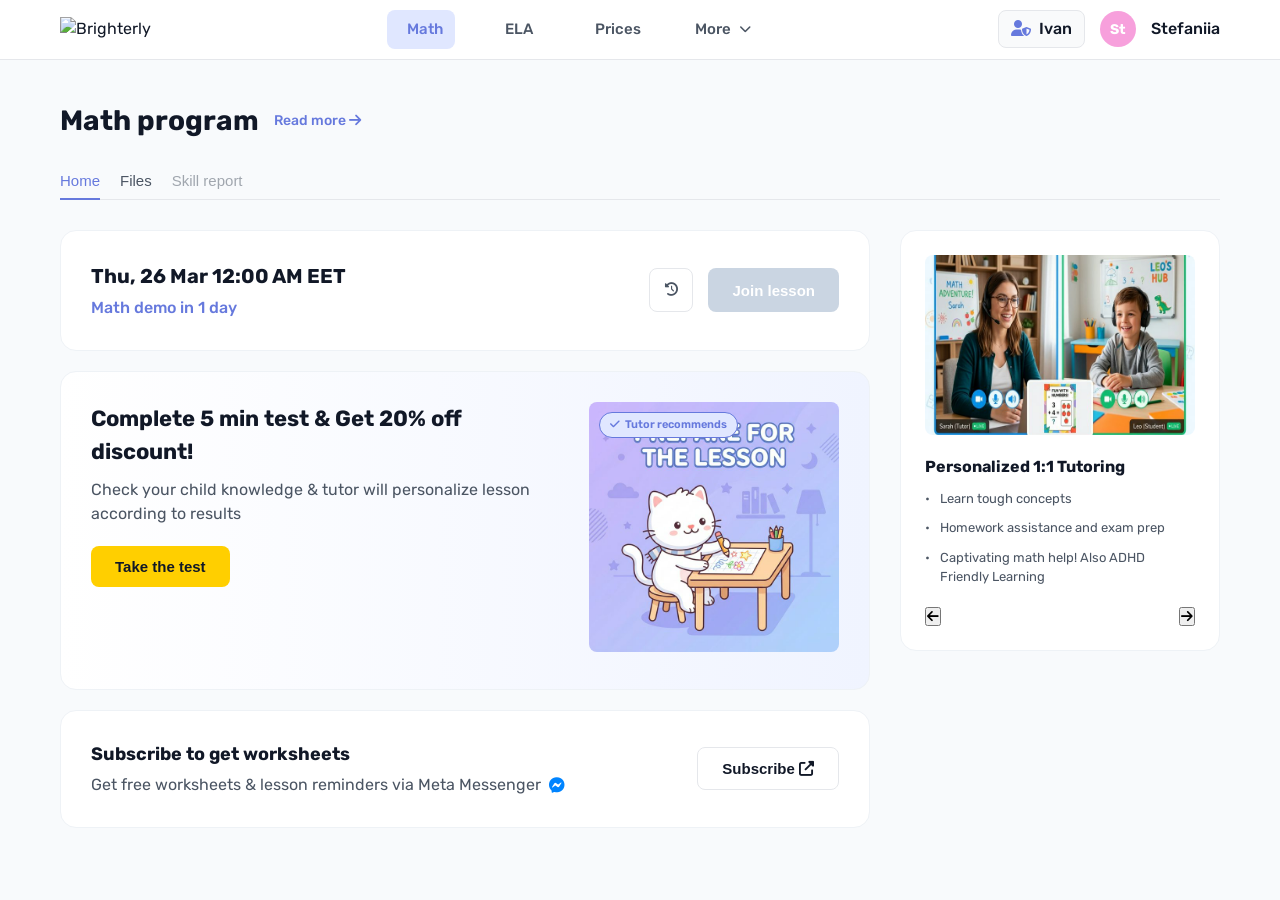
==== web clone/index.html @ a5702fe3 "Add parental access feature with 4-digit verification and hello Ivan screen" ====
<!DOCTYPE html>
<html lang="en">
<head>
    <meta charset="UTF-8">
    <meta name="viewport" content="width=device-width, initial-scale=1.0">
    <title>Brighterly - Math Program</title>
    <link rel="stylesheet" href="style.css">
    <link rel="preconnect" href="https://fonts.googleapis.com">
    <link rel="preconnect" href="https://fonts.gstatic.com" crossorigin>
    <link href="https://fonts.googleapis.com/css2?family=Rubik:wght@300;400;500;700&display=swap" rel="stylesheet">
    <!-- Font Awesome for icons -->
    <link rel="stylesheet" href="https://cdnjs.cloudflare.com/ajax/libs/font-awesome/6.4.0/css/all.min.css">
</head>
<body>
    <header class="navbar">
        <div class="container">
            <div class="logo">
                <img src="https://cs.brighterly.com/_nuxt/brighterly.CIV4ES6z.svg" alt="Brighterly">
            </div>
            <nav class="nav-links">
                <a href="#" class="nav-item active"><span class="icon math-icon"></span> Math</a>
                <a href="#" class="nav-item"><span class="icon ela-icon"></span> ELA</a>
                <a href="#" class="nav-item"><span class="icon price-icon"></span> Prices</a>
                <a href="#" class="nav-item">More <i class="fas fa-chevron-down"></i></a>
            </nav>
            <div class="user-profile">
                <div class="parent-access" id="parent-access-btn">
                    <span class="icon ivan-icon"><i class="fas fa-user-shield"></i></span>
                    <span class="username">Ivan</span>
                </div>
                <div class="avatar">St</div>
                <span class="username">Stefaniia</span>
            </div>
        </div>
    </header>

    <main class="content-wrapper">
        <div class="container">
            <div class="page-header">
                <h1>Math program <a href="#" class="read-more">Read more <i class="fas fa-arrow-right"></i></a></h1>
            </div>

            <div class="tabs">
                <button class="tab-item active">Home</button>
                <button class="tab-item">Files</button>
                <button class="tab-item disabled">Skill report</button>
            </div>

            <div class="dashboard-grid">
                <div class="main-column">
                    <!-- Lesson Card -->
                    <div class="card lesson-card">
                        <div class="card-content">
                            <h2 class="lesson-time">Thu, 26 Mar 12:00 AM EET</h2>
                            <p class="lesson-status">Math demo in 1 day</p>
                        </div>
                        <div class="card-actions">
                            <button class="icon-btn"><i class="fas fa-history"></i></button>
                            <button class="btn btn-disabled">Join lesson</button>
                        </div>
                    </div>

                    <!-- Promo Card -->
                    <div class="card promo-card">
                        <div class="promo-text">
                            <h3>Complete 5 min test & Get 20% off discount!</h3>
                            <p>Check your child knowledge & tutor will personalize lesson according to results</p>
                            <button class="btn btn-yellow">Take the test</button>
                        </div>
                        <div class="promo-illustration">
                            <span class="badge"><i class="fas fa-check"></i> Tutor recommends</span>
                            <img src="assets/promo-illustration.png" alt="Prepare for the lesson">
                        </div>
                    </div>

                    <!-- Subscription Card -->
                    <div class="card subscribe-card">
                        <div class="subscribe-text">
                            <h3>Subscribe to get worksheets</h3>
                            <p>Get free worksheets & lesson reminders via Meta Messenger <i class="fab fa-facebook-messenger"></i></p>
                        </div>
                        <div class="subscribe-action">
                            <button class="btn btn-outline">Subscribe <i class="fas fa-external-link-alt"></i></button>
                        </div>
                    </div>
                </div>

                <div class="sidebar-column">
                    <!-- Tutoring Card -->
                    <div class="card sidebar-card">
                        <div class="tutoring-media">
                            <img src="assets/tutoring-preview.png" alt="Tutoring preview">
                        </div>
                        <div class="tutoring-content">
                            <h3>Personalized 1:1 Tutoring</h3>
                            <ul>
                                <li>Learn tough concepts</li>
                                <li>Homework assistance and exam prep</li>
                                <li>Captivating math help! Also ADHD Friendly Learning</li>
                            </ul>
                        </div>
                        <div class="sidebar-nav">
                            <button class="nav-arrow"><i class="fas fa-arrow-left"></i></button>
                            <button class="nav-arrow"><i class="fas fa-arrow-right"></i></button>
                        </div>
                    </div>
                </div>
            </div>
        </div>
    </main>

    <!-- Parent Code Modal -->
    <div id="parent-modal" class="modal">
        <div class="modal-content">
            <span class="close-modal">&times;</span>
            <h3>Parental Verification</h3>
            <p>System sent 4 digit code to your phone number and you should paste it.</p>
            <div class="code-inputs">
                <input type="text" maxlength="1" class="code-box">
                <input type="text" maxlength="1" class="code-box">
                <input type="text" maxlength="1" class="code-box">
                <input type="text" maxlength="1" class="code-box">
            </div>
            <button id="verify-btn" class="btn btn-blue">Verify</button>
        </div>
    </div>

    <script src="script.js"></script>
</body>
</html>
---- web clone/style.css ----
:root {
    --primary-blue: #6679dd;
    --primary-blue-light: #e0e7ff;
    --button-yellow: #ffcf00;
    --text-dark: #111827;
    --text-gray: #4b5563;
    --bg-light: #f8fafc;
    --card-shadow: 0 4px 6px -1px rgb(0 0 0 / 0.1), 0 2px 4px -2px rgb(0 0 0 / 0.1);
    --border-radius-lg: 16px;
    --border-radius-md: 8px;
}

* {
    margin: 0;
    padding: 0;
    box-sizing: border-box;
}

body {
    font-family: 'Rubik', sans-serif;
    background-color: var(--bg-light);
    color: var(--text-dark);
    line-height: 1.5;
}

.container {
    max-width: 1200px;
    margin: 0 auto;
    padding: 0 20px;
}

/* Navbar */
.navbar {
    background-color: #fff;
    border-bottom: 1px solid #e5e7eb;
    padding: 10px 0;
    position: sticky;
    top: 0;
    z-index: 100;
}

.navbar .container {
    display: flex;
    align-items: center;
    justify-content: space-between;
}

.logo img {
    height: 32px;
}

.nav-links {
    display: flex;
    gap: 30px;
    align-items: center;
}

.nav-item {
    text-decoration: none;
    color: var(--text-gray);
    font-weight: 500;
    font-size: 15px;
    display: flex;
    align-items: center;
    gap: 8px;
    padding: 8px 12px;
    border-radius: var(--border-radius-md);
    transition: all 0.2s;
}

.nav-item.active {
    background-color: var(--primary-blue-light);
    color: var(--primary-blue);
}

.nav-item i {
    font-size: 12px;
}

.user-profile {
    display: flex;
    align-items: center;
    gap: 15px;
}

.parent-access {
    display: flex;
    align-items: center;
    gap: 8px;
    padding: 6px 12px;
    border-radius: var(--border-radius-md);
    border: 1px solid #e5e7eb;
    cursor: pointer;
    transition: all 0.2s;
    background-color: #f9fafb;
}

.parent-access:hover {
    background-color: #f3f4f6;
}

.ivan-icon {
    color: var(--primary-blue);
    font-size: 16px;
}

.avatar {
    width: 36px;
    height: 36px;
    background-color: #f7a0dc; /* Pink avatar from screen */
    color: #fff;
    border-radius: 50%;
    display: flex;
    align-items: center;
    justify-content: center;
    font-weight: bold;
    font-size: 14px;
}

.username {
    font-weight: 500;
    color: var(--text-dark);
}

/* Page Header */
.page-header {
    margin: 40px 0 20px;
}

.page-header h1 {
    font-size: 28px;
    display: flex;
    align-items: center;
    gap: 15px;
}

.read-more {
    font-size: 14px;
    color: var(--primary-blue);
    text-decoration: none;
    font-weight: 500;
}

/* Tabs */
.tabs {
    display: flex;
    gap: 20px;
    border-bottom: 1px solid #e5e7eb;
    margin-bottom: 30px;
}

.tab-item {
    border: none;
    background: none;
    padding: 10px 0;
    font-size: 15px;
    font-weight: 500;
    color: var(--text-gray);
    cursor: pointer;
    position: relative;
}

.tab-item.active {
    color: var(--primary-blue);
}

.tab-item.active::after {
    content: '';
    position: absolute;
    bottom: -1px;
    left: 0;
    width: 100%;
    height: 2px;
    background-color: var(--primary-blue);
}

.tab-item.disabled {
    opacity: 0.5;
    cursor: not-allowed;
}

/* Dashboard Grid */
.dashboard-grid {
    display: grid;
    grid-template-columns: 1fr 320px;
    gap: 30px;
}

.main-column {
    display: flex;
    flex-direction: column;
    gap: 20px;
}

/* Card Styles */
.card {
    background-color: #fff;
    border-radius: var(--border-radius-lg);
    border: 1px solid #eef2f6;
    overflow: hidden;
}

/* Lesson Card */
.lesson-card {
    display: flex;
    justify-content: space-between;
    align-items: center;
    padding: 30px;
}

.lesson-time {
    font-size: 20px;
    margin-bottom: 5px;
}

.lesson-status {
    color: var(--primary-blue);
    font-weight: 500;
}

.card-actions {
    display: flex;
    gap: 15px;
}

.btn {
    padding: 12px 24px;
    border-radius: var(--border-radius-md);
    font-weight: 600;
    cursor: pointer;
    border: none;
    font-size: 15px;
    transition: all 0.2s;
}

.btn-disabled {
    background-color: #cad5e2;
    color: #fff;
    cursor: not-allowed;
}

.btn-yellow {
    background-color: var(--button-yellow);
    color: var(--text-dark);
}

.btn-outline {
    background-color: transparent;
    border: 1px solid #e5e7eb;
    color: var(--text-dark);
}

.icon-btn {
    width: 44px;
    height: 44px;
    border-radius: var(--border-radius-md);
    border: 1px solid #e5e7eb;
    background: #fff;
    color: var(--text-gray);
    cursor: pointer;
    display: flex;
    align-items: center;
    justify-content: center;
}

/* Promo Card */
.promo-card {
    display: flex;
    padding: 30px;
    gap: 30px;
    background: linear-gradient(to right, #ffffff, #f0f4ff);
}

.promo-text {
    flex: 1;
}

.promo-text h3 {
    font-size: 22px;
    margin-bottom: 10px;
}

.promo-text p {
    color: var(--text-gray);
    margin-bottom: 20px;
}

.promo-illustration {
    position: relative;
    width: 250px;
}

.promo-illustration img {
    width: 100%;
    border-radius: var(--border-radius-md);
}

.badge {
    position: absolute;
    top: 10px;
    left: 10px;
    background-color: var(--primary-blue-light);
    color: var(--primary-blue);
    padding: 4px 10px;
    border-radius: 20px;
    font-size: 11px;
    font-weight: 600;
    display: flex;
    align-items: center;
    gap: 5px;
    border: 1px solid var(--primary-blue);
}

/* Subscribe Card */
.subscribe-card {
    padding: 30px;
    display: flex;
    justify-content: space-between;
    align-items: center;
}

.subscribe-text h3 {
    font-size: 18px;
    margin-bottom: 5px;
}

.subscribe-text p {
    color: var(--text-gray);
    display: flex;
    align-items: center;
    gap: 8px;
}

.subscribe-text .fa-facebook-messenger {
    color: #0084ff;
}

/* Sidebar Column */
.sidebar-card {
    padding: 24px;
    display: flex;
    flex-direction: column;
    gap: 20px;
}

.tutoring-media {
    border-radius: var(--border-radius-md);
    overflow: hidden;
    height: 180px;
}

.tutoring-media img {
    width: 100%;
    height: 100%;
    object-fit: cover;
}

.tutoring-content h3 {
    font-size: 16px;
    margin-bottom: 10px;
}

.tutoring-content ul {
    list-style: none;
    font-size: 13px;
    color: var(--text-gray);
    display: flex;
    flex-direction: column;
    gap: 10px;
}

.tutoring-content li {
    position: relative;
    padding-left: 15px;
}

.tutoring-content li::before {
    content: '•';
    position: absolute;
    left: 0;
    color: var(--text-gray);
}

.sidebar-nav {
    display: flex;
    justify-content: space-between;
}

/* Modal Styles */
.modal {
    display: none;
    position: fixed;
    z-index: 1000;
    left: 0;
    top: 0;
    width: 100%;
    height: 100%;
    background-color: rgba(0,0,0,0.5);
    align-items: center;
    justify-content: center;
}

.modal.active {
    display: flex;
}

.modal-content {
    background-color: #fff;
    padding: 40px;
    border-radius: var(--border-radius-lg);
    width: 400px;
    text-align: center;
    position: relative;
    box-shadow: 0 25px 50px -12px rgba(0, 0, 0, 0.25);
}

.modal-content h3 {
    font-size: 24px;
    margin-bottom: 15px;
}

.modal-content p {
    color: var(--text-gray);
    margin-bottom: 30px;
}

.close-modal {
    position: absolute;
    right: 20px;
    top: 15px;
    font-size: 24px;
    cursor: pointer;
    color: var(--text-gray);
}

.code-inputs {
    display: flex;
    gap: 15px;
    justify-content: center;
    margin-bottom: 30px;
}

.code-box {
    width: 50px;
    height: 60px;
    font-size: 24px;
    text-align: center;
    border: 2px solid #e5e7eb;
    border-radius: var(--border-radius-md);
    font-weight: bold;
    color: var(--primary-blue);
}

.code-box:focus {
    border-color: var(--primary-blue);
    outline: none;
    box-shadow: 0 0 0 3px var(--primary-blue-light);
}

.btn-blue {
    background-color: var(--primary-blue);
    color: #fff;
    width: 100%;
}

.btn-blue:hover {
    background-color: #5568cc;
}
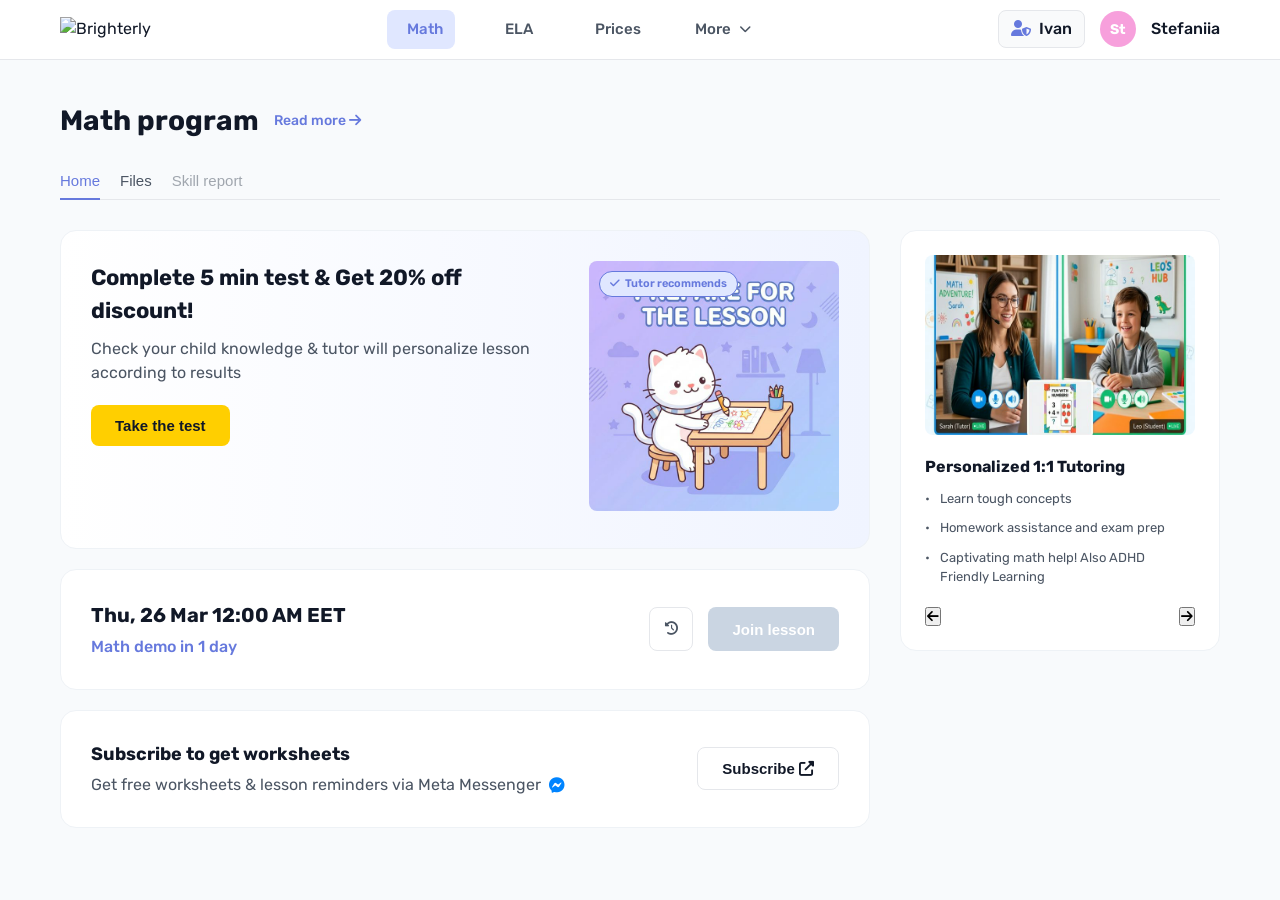
==== commit 69af09b5: "Swap order of Promo and Lesson sections on main page" ====
--- a/web clone/index.html
+++ b/web clone/index.html
@@ -48,18 +48,6 @@
 
             <div class="dashboard-grid">
                 <div class="main-column">
-                    <!-- Lesson Card -->
-                    <div class="card lesson-card">
-                        <div class="card-content">
-                            <h2 class="lesson-time">Thu, 26 Mar 12:00 AM EET</h2>
-                            <p class="lesson-status">Math demo in 1 day</p>
-                        </div>
-                        <div class="card-actions">
-                            <button class="icon-btn"><i class="fas fa-history"></i></button>
-                            <button class="btn btn-disabled">Join lesson</button>
-                        </div>
-                    </div>
-
                     <!-- Promo Card -->
                     <div class="card promo-card">
                         <div class="promo-text">
@@ -70,6 +58,18 @@
                         <div class="promo-illustration">
                             <span class="badge"><i class="fas fa-check"></i> Tutor recommends</span>
                             <img src="assets/promo-illustration.png" alt="Prepare for the lesson">
+                        </div>
+                    </div>
+
+                    <!-- Lesson Card -->
+                    <div class="card lesson-card">
+                        <div class="card-content">
+                            <h2 class="lesson-time">Thu, 26 Mar 12:00 AM EET</h2>
+                            <p class="lesson-status">Math demo in 1 day</p>
+                        </div>
+                        <div class="card-actions">
+                            <button class="icon-btn"><i class="fas fa-history"></i></button>
+                            <button class="btn btn-disabled">Join lesson</button>
                         </div>
                     </div>
 
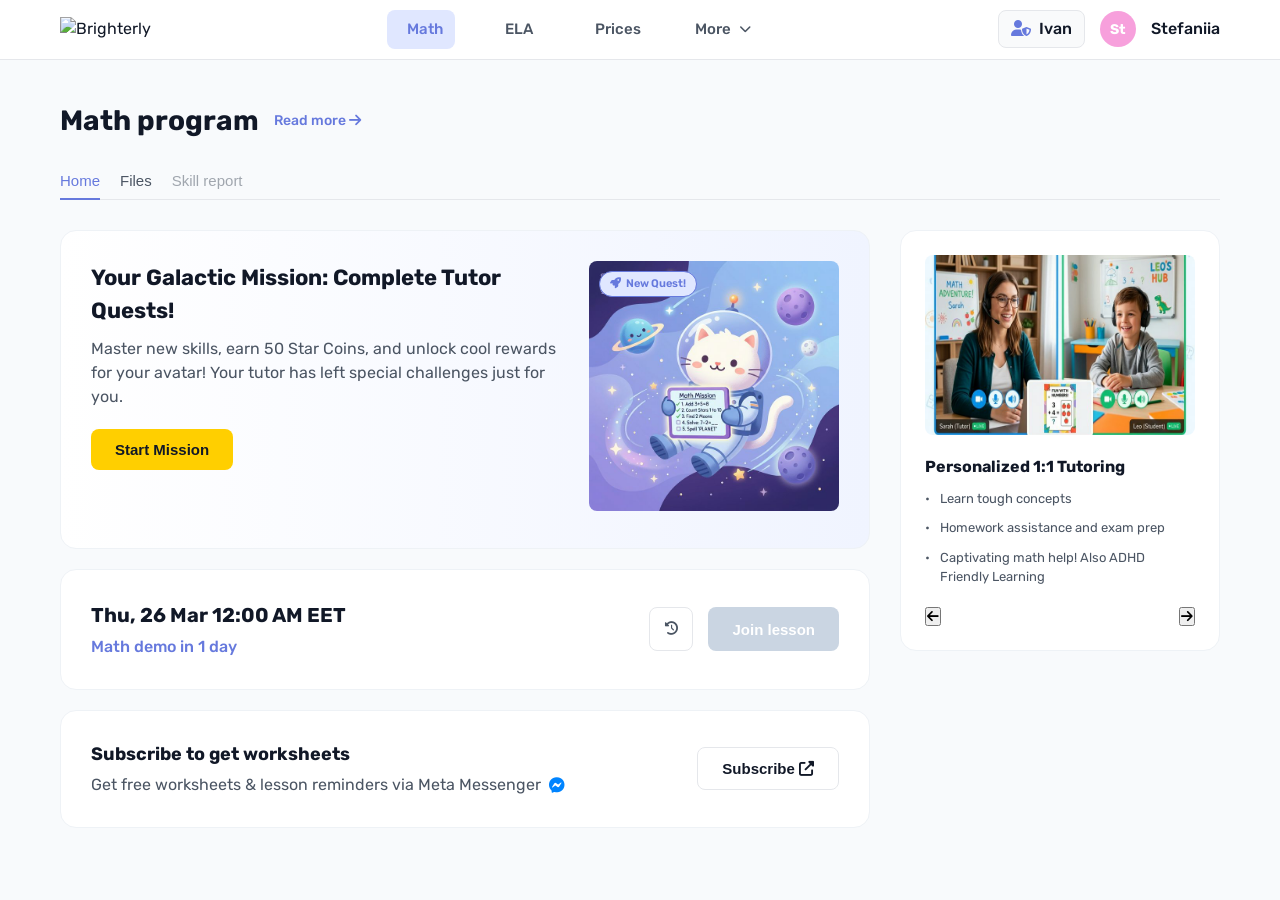
==== commit ee210c52: "Update Promo section with gamified Space Adventure theme and new illustration" ====
--- a/web clone/index.html
+++ b/web clone/index.html
@@ -51,13 +51,13 @@
                     <!-- Promo Card -->
                     <div class="card promo-card">
                         <div class="promo-text">
-                            <h3>Complete 5 min test & Get 20% off discount!</h3>
-                            <p>Check your child knowledge & tutor will personalize lesson according to results</p>
-                            <button class="btn btn-yellow">Take the test</button>
+                            <h3>Your Galactic Mission: Complete Tutor Quests!</h3>
+                            <p>Master new skills, earn 50 Star Coins, and unlock cool rewards for your avatar! Your tutor has left special challenges just for you.</p>
+                            <button class="btn btn-yellow">Start Mission</button>
                         </div>
                         <div class="promo-illustration">
-                            <span class="badge"><i class="fas fa-check"></i> Tutor recommends</span>
-                            <img src="assets/promo-illustration.png" alt="Prepare for the lesson">
+                            <span class="badge"><i class="fas fa-rocket"></i> New Quest!</span>
+                            <img src="assets/promo-illustration.png" alt="Space Mission Quest">
                         </div>
                     </div>
 
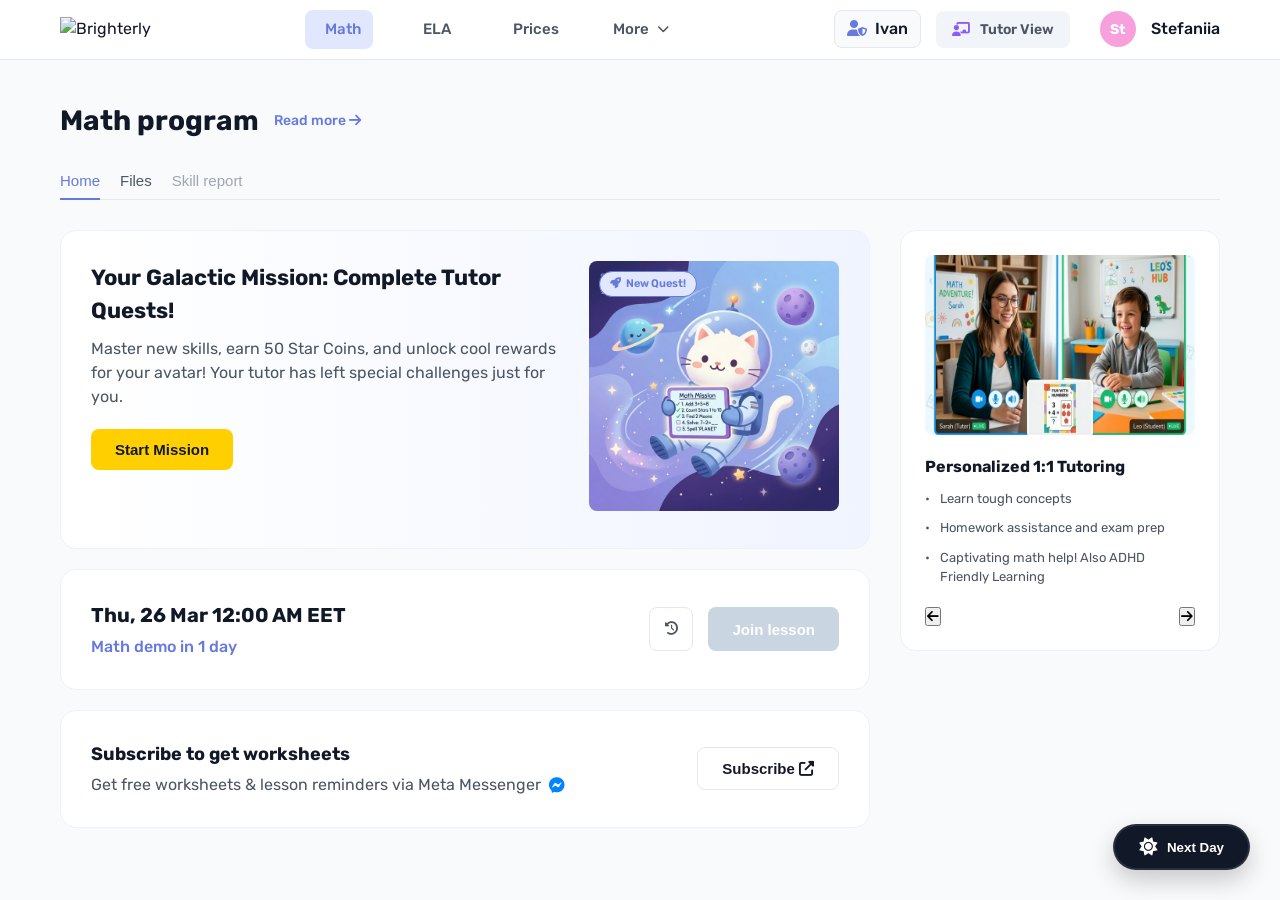
==== commit 4be8801f: "Implement floating Next Day button and professional Tutor View portal" ====
--- a/web clone/index.html
+++ b/web clone/index.html
@@ -18,8 +18,8 @@
                 <img src="https://cs.brighterly.com/_nuxt/brighterly.CIV4ES6z.svg" alt="Brighterly">
             </div>
             <nav class="nav-links">
-                <a href="#" class="nav-item active"><span class="icon math-icon"></span> Math</a>
-                <a href="#" class="nav-item"><span class="icon ela-icon"></span> ELA</a>
+                <a href="#" class="nav-item active" id="nav-math"><span class="icon math-icon"></span> Math</a>
+                <a href="#" class="nav-item" id="nav-ela"><span class="icon ela-icon"></span> ELA</a>
                 <a href="#" class="nav-item"><span class="icon price-icon"></span> Prices</a>
                 <a href="#" class="nav-item">More <i class="fas fa-chevron-down"></i></a>
             </nav>
@@ -27,6 +27,10 @@
                 <div class="parent-access" id="parent-access-btn">
                     <span class="icon ivan-icon"><i class="fas fa-user-shield"></i></span>
                     <span class="username">Ivan</span>
+                </div>
+                <div class="tutor-access" onclick="window.location.href='tutor.html'">
+                    <i class="fas fa-chalkboard-teacher"></i>
+                    <span>Tutor View</span>
                 </div>
                 <div class="avatar">St</div>
                 <span class="username">Stefaniia</span>
@@ -37,7 +41,7 @@
     <main class="content-wrapper">
         <div class="container">
             <div class="page-header">
-                <h1>Math program <a href="#" class="read-more">Read more <i class="fas fa-arrow-right"></i></a></h1>
+                <h1 id="program-title">Math program <a href="#" class="read-more">Read more <i class="fas fa-arrow-right"></i></a></h1>
             </div>
 
             <div class="tabs">
@@ -51,13 +55,13 @@
                     <!-- Promo Card -->
                     <div class="card promo-card">
                         <div class="promo-text">
-                            <h3>Your Galactic Mission: Complete Tutor Quests!</h3>
-                            <p>Master new skills, earn 50 Star Coins, and unlock cool rewards for your avatar! Your tutor has left special challenges just for you.</p>
-                            <button class="btn btn-yellow">Start Mission</button>
+                            <h3 id="promo-title">Your Galactic Mission: Complete Tutor Quests!</h3>
+                            <p id="promo-desc">Master new skills, earn 50 Star Coins, and unlock cool rewards for your avatar! Your tutor has left special challenges just for you.</p>
+                            <button id="promo-btn" class="btn btn-yellow">Start Mission</button>
                         </div>
-                        <div class="promo-illustration">
-                            <span class="badge"><i class="fas fa-rocket"></i> New Quest!</span>
-                            <img src="assets/promo-illustration.png" alt="Space Mission Quest">
+                        <div class="promo-illustration" id="promo-img-container">
+                            <span class="badge" id="promo-badge"><i class="fas fa-rocket"></i> New Quest!</span>
+                            <img id="promo-img" src="assets/promo-illustration.png" alt="Space Mission Quest">
                         </div>
                     </div>
 
@@ -125,6 +129,10 @@
         </div>
     </div>
 
+    <button class="next-day-float" onclick="alert('Mock: Advancing to next day... Daily tasks refreshed!')">
+        <i class="fas fa-sun"></i> Next Day
+    </button>
+
     <script src="script.js"></script>
 </body>
 </html>
--- a/web clone/style.css
+++ b/web clone/style.css
@@ -466,3 +466,764 @@
 .btn-blue:hover {
     background-color: #5568cc;
 }
+
+/* ELA Subject Theme */
+body.subject-ela .nav-item.active {
+    color: #4CAF50;
+    border-bottom: 3px solid #4CAF50;
+}
+
+body.subject-ela .nav-item.active .icon.ela-icon {
+    filter: none; /* Keep original color */
+}
+
+body.subject-ela #program-title {
+    color: #2E7D32;
+}
+
+body.subject-ela .promo-card {
+    background: linear-gradient(135deg, #e8f5e9 0%, #c8e6c9 100%);
+    border: 1px solid #a5d6a7;
+}
+
+body.subject-ela .promo-card #promo-badge {
+    background-color: #4CAF50;
+}
+
+body.subject-ela .btn-yellow {
+    background-color: #FF9800; /* Tropical Orange */
+    box-shadow: 0 4px 0 #E65100;
+}
+
+body.subject-ela .btn-yellow:hover {
+    background-color: #FB8C00;
+}
+
+/* Mission Page Specific Styles */
+.mission-container {
+    padding: 20px 0;
+    display: flex;
+    flex-direction: column;
+    gap: 30px;
+}
+
+.mission-header h1 {
+    font-size: 32px;
+    margin-bottom: 5px;
+}
+
+.mission-header p {
+    color: var(--text-gray);
+    font-size: 18px;
+}
+
+/* Streak Section */
+.streak-card {
+    background: #fff;
+    padding: 24px;
+    border-radius: var(--border-radius-lg);
+    box-shadow: var(--card-shadow);
+    display: flex;
+    align-items: center;
+    justify-content: space-between;
+}
+
+.streak-info {
+    display: flex;
+    align-items: center;
+    gap: 15px;
+}
+
+.streak-icon {
+    font-size: 32px;
+    color: #ff4500;
+}
+
+.streak-days {
+    display: flex;
+    gap: 10px;
+}
+
+.day-circle {
+    width: 36px;
+    height: 36px;
+    border-radius: 50%;
+    border: 2px solid #e5e7eb;
+    display: flex;
+    align-items: center;
+    justify-content: center;
+    font-size: 14px;
+    font-weight: 500;
+    color: var(--text-gray);
+}
+
+.day-circle.active {
+    background-color: #ff4500;
+    border-color: #ff4500;
+    color: #fff;
+}
+
+.day-circle.today {
+    border-color: #ff4500;
+    color: #ff4500;
+}
+
+/* Stats Tiles */
+.stats-grid {
+    display: grid;
+    grid-template-columns: repeat(3, 1fr);
+    gap: 20px;
+}
+
+.stat-tile {
+    background: #fff;
+    padding: 24px;
+    border-radius: var(--border-radius-lg);
+    box-shadow: var(--card-shadow);
+    text-align: center;
+}
+
+.stat-tile i {
+    font-size: 24px;
+    margin-bottom: 10px;
+    display: block;
+}
+
+.stat-value {
+    font-size: 24px;
+    font-weight: 700;
+    display: block;
+}
+
+.stat-label {
+    color: var(--text-gray);
+    font-size: 14px;
+}
+
+.xp-icon { color: #facc15; }
+.level-icon { color: #8b5cf6; }
+.tasks-icon { color: #3b82f6; }
+
+/* Progress Card */
+.progress-card {
+    background: #fff;
+    padding: 24px;
+    border-radius: var(--border-radius-lg);
+    box-shadow: var(--card-shadow);
+}
+
+.progress-header {
+    display: flex;
+    justify-content: space-between;
+    align-items: center;
+    margin-bottom: 20px;
+}
+
+.progress-bar-container {
+    height: 12px;
+    background-color: #e5e7eb;
+    border-radius: 6px;
+    overflow: hidden;
+    margin-bottom: 20px;
+}
+
+.progress-fill {
+    height: 100%;
+    background-color: var(--primary-blue);
+    transition: width 0.5s ease;
+}
+
+body.subject-ela .progress-fill {
+    background-color: #4CAF50;
+}
+
+.reward-badge {
+    display: inline-flex;
+    align-items: center;
+    gap: 6px;
+    background: #fff7ed;
+    color: #ea580c;
+    padding: 6px 12px;
+    border-radius: 20px;
+    font-size: 14px;
+    font-weight: 500;
+}
+
+/* Badges Section */
+.badges-section {
+    background: #fff;
+    padding: 24px;
+    border-radius: var(--border-radius-lg);
+    box-shadow: var(--card-shadow);
+}
+
+.badges-grid {
+    display: flex;
+    flex-wrap: wrap;
+    gap: 20px;
+    margin-top: 20px;
+}
+
+.badge-item {
+    width: 80px;
+    text-align: center;
+}
+
+.badge-icon {
+    width: 64px;
+    height: 64px;
+    border-radius: 50%;
+    background: #f3f4f6;
+    display: flex;
+    align-items: center;
+    justify-content: center;
+    margin: 0 auto 8px;
+    font-size: 24px;
+}
+
+.badge-item.active .badge-icon {
+    background: #ffcf00;
+    color: #92400e;
+}
+
+.badge-item.inactive {
+    opacity: 0.4;
+    filter: grayscale(1);
+}
+
+.badge-name {
+    font-size: 12px;
+    color: var(--text-gray);
+}
+
+/* Task List Styles */
+.task-list-card {
+    background: #fff;
+    padding: 24px;
+    border-radius: var(--border-radius-lg);
+    box-shadow: var(--card-shadow);
+}
+
+.task-item {
+    display: flex;
+    align-items: center;
+    justify-content: space-between;
+    padding: 15px;
+    border-bottom: 1px solid #f3f4f6;
+    transition: background 0.2s;
+}
+
+.task-item:last-child {
+    border-bottom: none;
+}
+
+.task-item:hover {
+    background: #f9fafb;
+}
+
+.task-item.completed {
+    opacity: 0.6;
+}
+
+.task-main {
+    display: flex;
+    align-items: center;
+    gap: 15px;
+}
+
+.task-check {
+    width: 24px;
+    height: 24px;
+    border-radius: 50%;
+    border: 2px solid #e5e7eb;
+    display: flex;
+    align-items: center;
+    justify-content: center;
+    color: transparent;
+}
+
+.completed .task-check {
+    background: #4CAF50;
+    border-color: #4CAF50;
+    color: #fff;
+}
+
+.task-info h4 {
+    font-size: 16px;
+    margin-bottom: 2px;
+}
+
+.task-info p {
+    font-size: 12px;
+    color: var(--text-gray);
+}
+
+.task-xp {
+    background: #fef3c7;
+    color: #92400e;
+    padding: 2px 8px;
+    border-radius: 10px;
+    font-size: 11px;
+    font-weight: 700;
+}
+
+.task-tag {
+    font-size: 10px;
+    text-transform: uppercase;
+    font-weight: 700;
+    padding: 2px 6px;
+    border-radius: 4px;
+    margin-right: 8px;
+}
+
+.tag-math { background: #e0e7ff; color: #4338ca; }
+.tag-ela { background: #e8f5e9; color: #166534; }
+
+/* Challenge Screen Styles */
+.challenge-card {
+    background: #fff;
+    padding: 40px;
+    border-radius: var(--border-radius-lg);
+    box-shadow: var(--card-shadow);
+    max-width: 700px;
+    margin: 40px auto;
+}
+
+.question-label {
+    color: var(--primary-blue);
+    font-weight: 700;
+    font-size: 14px;
+    text-transform: uppercase;
+    margin-bottom: 10px;
+    display: block;
+}
+
+.question-text {
+    font-size: 24px;
+    font-weight: 500;
+    margin-bottom: 30px;
+}
+
+.options-grid {
+    display: grid;
+    grid-template-columns: repeat(2, 1fr);
+    gap: 15px;
+    margin-bottom: 30px;
+}
+
+.option-btn {
+    background: #fff;
+    border: 2px solid #e5e7eb;
+    padding: 20px;
+    border-radius: var(--border-radius-md);
+    font-size: 18px;
+    font-weight: 500;
+    cursor: pointer;
+    transition: all 0.2s;
+    text-align: center;
+}
+
+.option-btn:hover {
+    border-color: var(--primary-blue);
+    background: #f0f9ff;
+}
+
+.option-btn.correct {
+    background: #e8f5e9;
+    border-color: #4CAF50;
+    color: #1b5e20;
+}
+
+.option-btn.wrong {
+    background: #fee2e2;
+    border-color: #ef4444;
+    color: #991b1b;
+}
+
+.feedback-container {
+    padding: 15px;
+    border-radius: var(--border-radius-md);
+    margin-bottom: 20px;
+    font-weight: 500;
+    display: none;
+}
+
+.feedback-container.correct {
+    background: #f0fdf4;
+    color: #166534;
+    display: block;
+}
+
+.feedback-container.wrong {
+    background: #fef2f2;
+    color: #991b1b;
+    display: block;
+}
+
+.challenge-actions {
+    display: flex;
+    justify-content: flex-end;
+}
+
+#next-question-btn {
+    display: none;
+}
+
+/* Result Card Styles */
+.result-card {
+    display: none;
+    text-align: center;
+    padding: 40px;
+}
+
+.score-display {
+    font-size: 48px;
+    font-weight: 700;
+    color: var(--primary-blue);
+    margin: 20px 0;
+}
+
+.result-icon {
+    font-size: 64px;
+    margin-bottom: 20px;
+}
+
+.congrats-text {
+    font-size: 24px;
+    font-weight: 500;
+    margin-bottom: 30px;
+    color: #1b5e20;
+}
+
+.encourage-text {
+    font-size: 24px;
+    font-weight: 500;
+    margin-bottom: 30px;
+    color: #991b1b;
+}
+
+/* Parent Dashboard Styles */
+.parent-dashboard {
+    background: #fdfdfd;
+}
+
+.parent-header {
+    background: #fff;
+    padding: 20px 0;
+    border-bottom: 1px solid #eee;
+    margin-bottom: 30px;
+}
+
+.parent-link {
+    color: var(--primary-blue);
+    text-decoration: none;
+    font-weight: 500;
+    display: flex;
+    align-items: center;
+    gap: 8px;
+}
+
+.profile-card {
+    background: #fff;
+    border-radius: var(--border-radius-lg);
+    padding: 30px;
+    box-shadow: 0 4px 15px rgba(0,0,0,0.05);
+    display: flex;
+    justify-content: space-between;
+    align-items: center;
+    margin-bottom: 40px;
+}
+
+.profile-info {
+    display: flex;
+    align-items: center;
+    gap: 20px;
+}
+
+.profile-avatar {
+    width: 60px;
+    height: 60px;
+    background: #eff6ff;
+    color: var(--primary-blue);
+    display: flex;
+    align-items: center;
+    justify-content: center;
+    border-radius: 50%;
+    font-weight: 700;
+    font-size: 20px;
+}
+
+.mastery-grid {
+    display: grid;
+    grid-template-columns: repeat(2, 1fr);
+    gap: 25px;
+    margin-bottom: 40px;
+}
+
+.mastery-card {
+    background: #fff;
+    border-radius: var(--border-radius-lg);
+    border: 1px solid #edf2f7;
+    padding: 25px;
+}
+
+.mastery-header {
+    display: flex;
+    align-items: center;
+    gap: 10px;
+    margin-bottom: 25px;
+    font-weight: 600;
+}
+
+.circular-progress-box {
+    display: flex;
+    align-items: center;
+    gap: 30px;
+    margin-bottom: 30px;
+}
+
+.progress-circle {
+    width: 100px;
+    height: 100px;
+    position: relative;
+    border-radius: 50%;
+    display: flex;
+    align-items: center;
+    justify-content: center;
+}
+
+.progress-circle.math { background: conic-gradient(var(--accent-green) 72%, #f1f5f9 0); }
+.progress-circle.ela { background: conic-gradient(var(--primary-blue) 79%, #f1f5f9 0); }
+
+.progress-circle-inner {
+    width: 80px;
+    height: 80px;
+    background: #fff;
+    border-radius: 50%;
+    display: flex;
+    align-items: center;
+    justify-content: center;
+    font-size: 24px;
+    font-weight: 700;
+}
+
+.sub-skill-item {
+    margin-bottom: 15px;
+}
+
+.skill-label {
+    display: flex;
+    justify-content: space-between;
+    margin-bottom: 5px;
+    font-size: 14px;
+    font-weight: 500;
+}
+
+.skill-bar-bg {
+    height: 8px;
+    background: #f1f5f9;
+    border-radius: 4px;
+    overflow: hidden;
+}
+
+.skill-bar-fill {
+    height: 100%;
+    border-radius: 4px;
+}
+
+.timeline {
+    position: relative;
+    padding-left: 30px;
+}
+
+.timeline::before {
+    content: '';
+    position: absolute;
+    left: 10px;
+    top: 5px;
+    bottom: 5px;
+    width: 2px;
+    background: #e2e8f0;
+}
+
+.timeline-item {
+    position: relative;
+    margin-bottom: 30px;
+}
+
+.timeline-dot {
+    position: absolute;
+    left: -24px;
+    top: 5px;
+    width: 10px;
+    height: 10px;
+    border-radius: 50%;
+    background: var(--primary-blue);
+    border: 2px solid #fff;
+    box-shadow: 0 0 0 2px #eff6ff;
+}
+
+.insight-card {
+    padding: 25px;
+    border-radius: var(--border-radius-lg);
+    border-left: 4px solid transparent;
+    margin-bottom: 20px;
+}
+
+.insight-excelling {
+    background: #f0fdf4;
+    border-left-color: var(--accent-green);
+}
+
+.insight-focus {
+    background: #fff9eb;
+    border-left-color: var(--primary-yellow);
+}
+
+.convo-grid {
+    display: grid;
+    grid-template-columns: repeat(3, 1fr);
+    gap: 20px;
+    margin-top: 20px;
+}
+
+.convo-card {
+    background: #fff;
+    padding: 20px;
+    border-radius: var(--border-radius-md);
+    border: 1px solid #edf2f7;
+    transition: transform 0.2s;
+}
+
+.convo-card:hover {
+    transform: translateY(-5px);
+    box-shadow: 0 10px 15px rgba(0,0,0,0.05);
+}
+
+.tag-pill {
+    padding: 4px 10px;
+    border-radius: 20px;
+    font-size: 11px;
+    font-weight: 600;
+    display: inline-block;
+}
+
+.tag-motivation { background: #eff6ff; color: var(--primary-blue); }
+.tag-achievement { background: #f0fdf4; color: var(--accent-green); }
+.tag-concept { background: #fff7ed; color: #c2410c; }
+.tag-reading { background: #f5f3ff; color: #7c3aed; }
+
+/* Floating Next Day Button */
+.next-day-float {
+    position: fixed;
+    bottom: 30px;
+    right: 30px;
+    background: var(--text-dark);
+    color: #fff;
+    padding: 12px 24px;
+    border-radius: 30px;
+    font-weight: 700;
+    box-shadow: 0 10px 25px rgba(0,0,0,0.2);
+    cursor: pointer;
+    z-index: 1000;
+    transition: all 0.2s cubic-bezier(0.175, 0.885, 0.32, 1.275);
+    display: flex;
+    align-items: center;
+    gap: 10px;
+    border: 2px solid rgba(255,255,255,0.1);
+}
+
+.next-day-float:hover {
+    transform: scale(1.05) translateY(-5px);
+    background: #000;
+    box-shadow: 0 15px 35px rgba(0,0,0,0.3);
+}
+
+.next-day-float i {
+    font-size: 18px;
+    color: var(--primary-yellow);
+}
+
+/* Tutor View Button in Header */
+.tutor-access {
+    display: flex;
+    align-items: center;
+    gap: 10px;
+    background: #f1f5f9;
+    padding: 8px 16px;
+    border-radius: var(--border-radius-md);
+    cursor: pointer;
+    transition: all 0.2s;
+    font-size: 14px;
+    font-weight: 600;
+    color: var(--text-gray);
+    margin-right: 15px;
+}
+
+.tutor-access:hover {
+    background: #e2e8f0;
+    color: var(--text-dark);
+}
+
+.tutor-access i {
+    color: #8b5cf6;
+}
+
+/* Tutor Dashboard Styles */
+.tutor-dashboard {
+    background: #f8fafc;
+}
+
+.tutor-header {
+    background: #fff;
+    border-bottom: 1px solid #e2e8f0;
+    padding: 20px 0;
+}
+
+.tutor-tab-content {
+    animation: fadeIn 0.3s ease-out;
+}
+
+@keyframes fadeIn {
+    from { opacity: 0; transform: translateY(10px); }
+    to { opacity: 1; transform: translateY(0); }
+}
+
+.bad-performance-card {
+    background: #fef2f2;
+    border: 1px solid #fee2e2;
+    padding: 20px;
+    border-radius: var(--border-radius-md);
+    margin-bottom: 20px;
+}
+
+.bad-performance-card h4 {
+    color: #991b1b;
+    margin-top: 0;
+}
+
+.reexplain-item {
+    display: flex;
+    justify-content: space-between;
+    align-items: center;
+    background: #fff;
+    padding: 15px;
+    border-radius: 8px;
+    margin-top: 10px;
+    border: 1px solid #fee2e2;
+}
+
+.review-task-card {
+    background: #fff;
+    padding: 20px;
+    border-radius: var(--border-radius-md);
+    border: 1px solid #e2e8f0;
+    margin-bottom: 15px;
+    display: flex;
+    justify-content: space-between;
+    align-items: center;
+}
+
+.review-task-card.confirmed {
+    border-left: 4px solid var(--accent-green);
+}
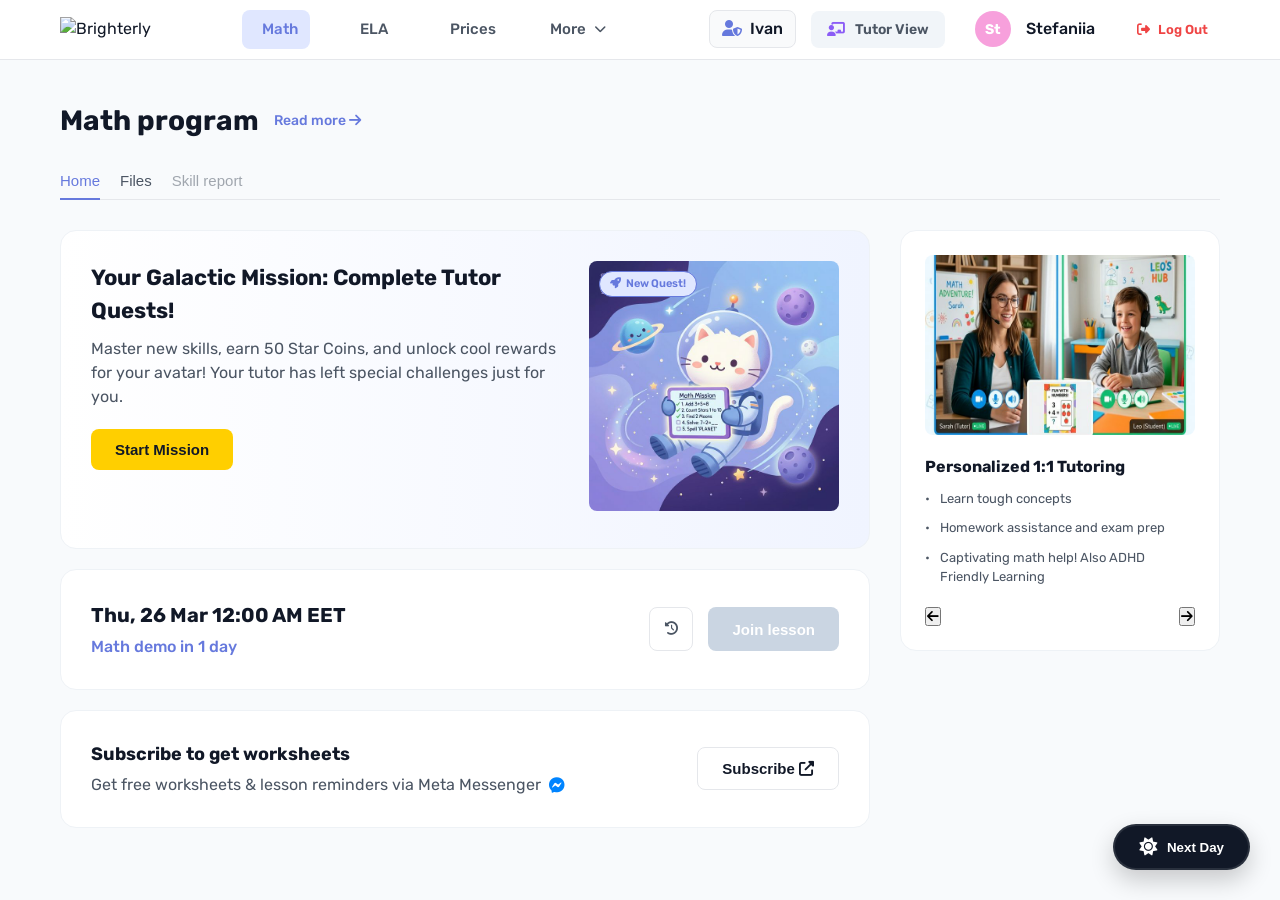
==== commit 3298d8da: "Add demo login portal and global logout functionality" ====
--- a/web clone/index.html
+++ b/web clone/index.html
@@ -33,7 +33,11 @@
                     <span>Tutor View</span>
                 </div>
                 <div class="avatar">St</div>
-                <span class="username">Stefaniia</span>
+                <span class="username" style="margin-right: 15px;">Stefaniia</span>
+                <div class="logout-action" onclick="window.location.href='login.html'">
+                    <i class="fas fa-sign-out-alt"></i>
+                    <span>Log Out</span>
+                </div>
             </div>
         </div>
     </header>
--- a/web clone/style.css
+++ b/web clone/style.css
@@ -1227,3 +1227,20 @@
 .review-task-card.confirmed {
     border-left: 4px solid var(--accent-green);
 }
+
+.logout-action {
+    display: flex;
+    align-items: center;
+    gap: 8px;
+    color: #ef4444;
+    font-size: 13px;
+    font-weight: 600;
+    cursor: pointer;
+    padding: 8px 12px;
+    border-radius: 8px;
+    transition: background 0.2s;
+}
+
+.logout-action:hover {
+    background: #fef2f2;
+}
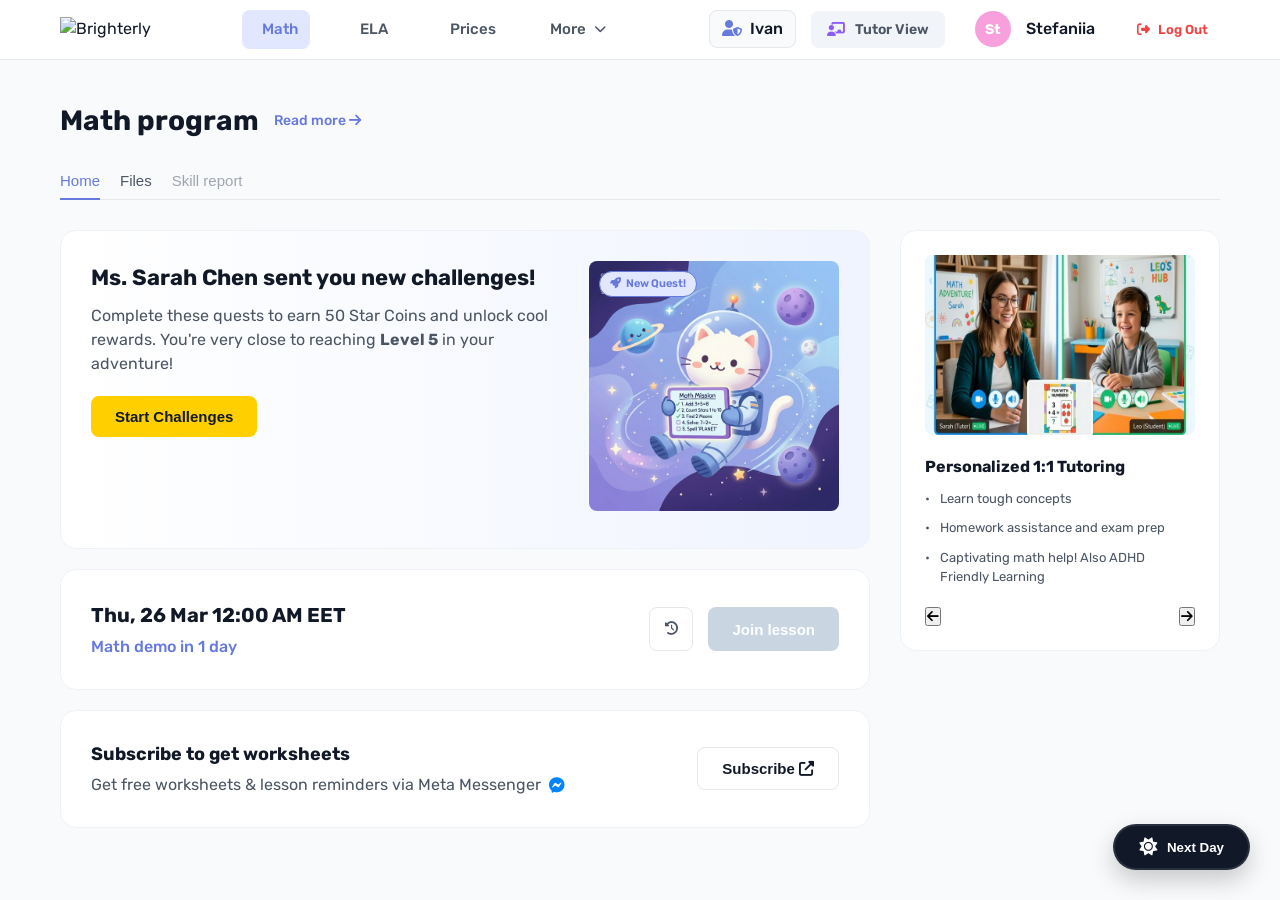
==== commit 6c4c8379: "Personalize student dashboard CTA with teacher name and level milestone" ====
--- a/web clone/index.html
+++ b/web clone/index.html
@@ -59,9 +59,9 @@
                     <!-- Promo Card -->
                     <div class="card promo-card">
                         <div class="promo-text">
-                            <h3 id="promo-title">Your Galactic Mission: Complete Tutor Quests!</h3>
-                            <p id="promo-desc">Master new skills, earn 50 Star Coins, and unlock cool rewards for your avatar! Your tutor has left special challenges just for you.</p>
-                            <button id="promo-btn" class="btn btn-yellow">Start Mission</button>
+                            <h3 id="promo-title">Ms. Sarah Chen sent you new challenges!</h3>
+                            <p id="promo-desc">Complete these quests to earn 50 Star Coins and unlock cool rewards. You're very close to reaching <strong>Level 5</strong> in your adventure!</p>
+                            <button id="promo-btn" class="btn btn-yellow" onclick="window.location.href='mission.html'">Start Challenges</button>
                         </div>
                         <div class="promo-illustration" id="promo-img-container">
                             <span class="badge" id="promo-badge"><i class="fas fa-rocket"></i> New Quest!</span>
--- a/web clone/style.css
+++ b/web clone/style.css
@@ -1244,3 +1244,67 @@
 .logout-action:hover {
     background: #fef2f2;
 }
+
+/* Notification Settings Table */
+.settings-table {
+    width: 100%;
+    border-collapse: collapse;
+    margin-top: 20px;
+}
+
+.settings-table th {
+    text-align: left;
+    padding: 15px;
+    border-bottom: 2px solid #f1f5f9;
+    color: var(--text-gray);
+    font-size: 14px;
+    font-weight: 600;
+}
+
+.settings-table td {
+    padding: 15px;
+    border-bottom: 1px solid #f1f5f9;
+    vertical-align: middle;
+}
+
+.settings-table tr:last-child td {
+    border-bottom: none;
+}
+
+.event-name {
+    font-weight: 500;
+    color: var(--text-dark);
+}
+
+.event-desc {
+    font-size: 12px;
+    color: var(--text-gray);
+    display: block;
+    margin-top: 2px;
+}
+
+.channel-check {
+    width: 20px;
+    height: 20px;
+    accent-color: var(--primary-blue);
+    cursor: pointer;
+}
+
+.settings-header {
+    display: flex;
+    justify-content: space-between;
+    align-items: center;
+    margin-bottom: 25px;
+}
+
+.channel-icon {
+    display: inline-flex;
+    align-items: center;
+    gap: 8px;
+    font-size: 14px;
+    font-weight: 600;
+}
+
+.icon-email { color: #3b82f6; }
+.icon-sms { color: #10b981; }
+.icon-whatsapp { color: #25d366; }
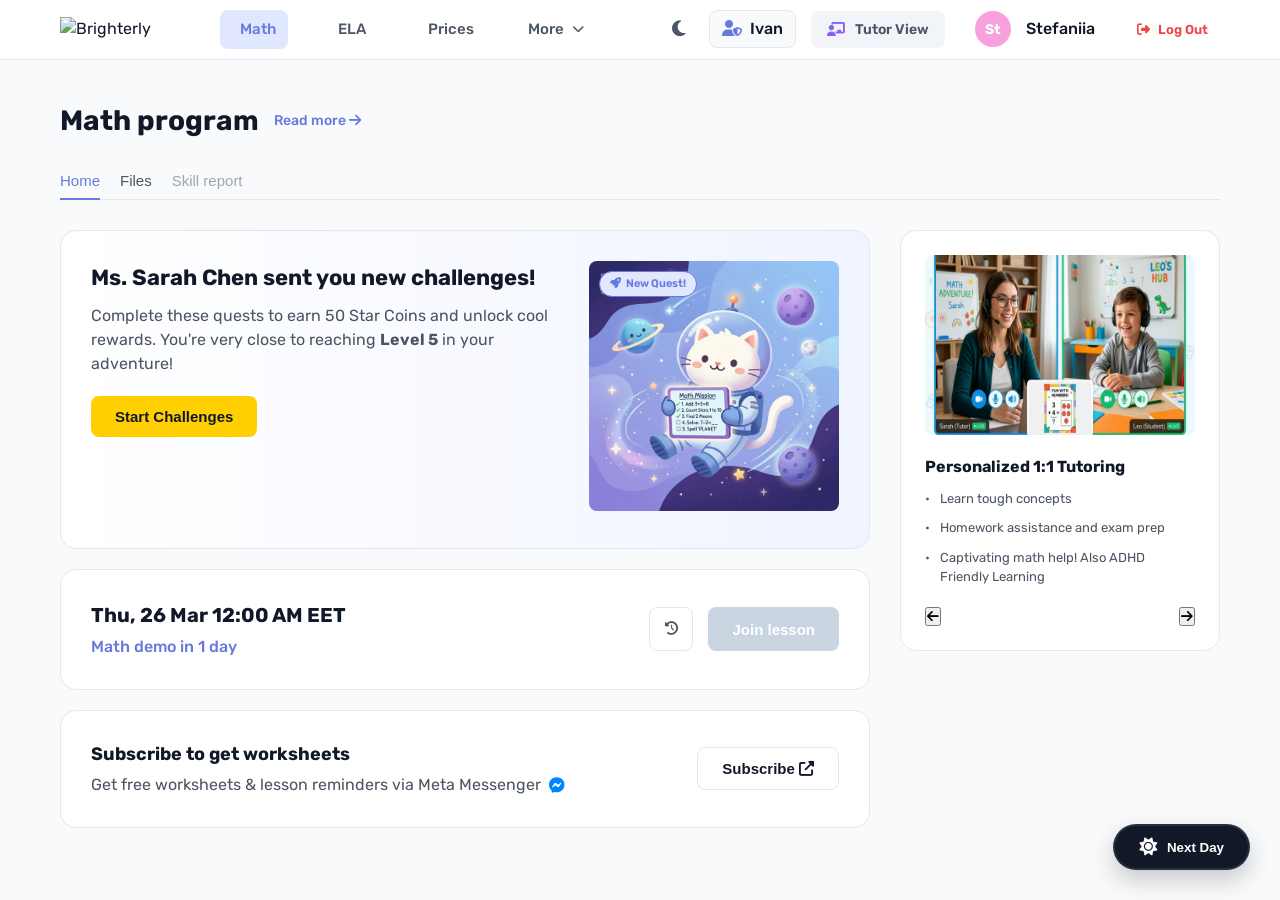
==== commit 05966d30: "Implement full Dark Mode support with persistent theme toggle across all portals" ====
--- a/web clone/index.html
+++ b/web clone/index.html
@@ -24,6 +24,9 @@
                 <a href="#" class="nav-item">More <i class="fas fa-chevron-down"></i></a>
             </nav>
             <div class="user-profile">
+                <button id="theme-toggle" class="nav-item-btn" title="Toggle Dark Mode">
+                    <i class="fas fa-moon"></i>
+                </button>
                 <div class="parent-access" id="parent-access-btn">
                     <span class="icon ivan-icon"><i class="fas fa-user-shield"></i></span>
                     <span class="username">Ivan</span>
--- a/web clone/style.css
+++ b/web clone/style.css
@@ -8,6 +8,31 @@
     --card-shadow: 0 4px 6px -1px rgb(0 0 0 / 0.1), 0 2px 4px -2px rgb(0 0 0 / 0.1);
     --border-radius-lg: 16px;
     --border-radius-md: 8px;
+    
+    /* Theme Variables (Default Light) */
+    --body-bg: var(--bg-light);
+    --header-bg: #ffffff;
+    --card-bg: #ffffff;
+    --text-main: var(--text-dark);
+    --text-muted: var(--text-gray);
+    --border-color: #e5e7eb;
+    --nav-item-active-bg: var(--primary-blue-light);
+    --input-bg: #ffffff;
+    --modal-overlay: rgba(0,0,0,0.5);
+}
+
+body.dark-mode {
+    --body-bg: #0f172a;
+    --header-bg: #1e293b;
+    --card-bg: #1e293b;
+    --text-main: #f8fafc;
+    --text-muted: #94a3b8;
+    --border-color: #334155;
+    --nav-item-active-bg: #334155;
+    --input-bg: #334155;
+    --modal-overlay: rgba(0,0,0,0.8);
+    background-color: var(--body-bg);
+    color: var(--text-main);
 }
 
 * {
@@ -18,9 +43,10 @@
 
 body {
     font-family: 'Rubik', sans-serif;
-    background-color: var(--bg-light);
-    color: var(--text-dark);
+    background-color: var(--body-bg);
+    color: var(--text-main);
     line-height: 1.5;
+    transition: background-color 0.3s, color 0.3s;
 }
 
 .container {
@@ -31,8 +57,8 @@
 
 /* Navbar */
 .navbar {
-    background-color: #fff;
-    border-bottom: 1px solid #e5e7eb;
+    background-color: var(--header-bg);
+    border-bottom: 1px solid var(--border-color);
     padding: 10px 0;
     position: sticky;
     top: 0;
@@ -89,7 +115,7 @@
     gap: 8px;
     padding: 6px 12px;
     border-radius: var(--border-radius-md);
-    border: 1px solid #e5e7eb;
+    border: 1px solid var(--border-color);
     cursor: pointer;
     transition: all 0.2s;
     background-color: #f9fafb;
@@ -120,6 +146,29 @@
 .username {
     font-weight: 500;
     color: var(--text-dark);
+}
+
+.nav-item-btn {
+    background: transparent;
+    border: none;
+    color: var(--text-muted);
+    font-size: 18px;
+    cursor: pointer;
+    padding: 8px;
+    border-radius: var(--border-radius-md);
+    transition: all 0.2s;
+    display: flex;
+    align-items: center;
+    justify-content: center;
+}
+
+.nav-item-btn:hover {
+    background: var(--nav-item-active-bg);
+    color: var(--primary-blue);
+}
+
+.dark-mode .nav-item-btn {
+    color: #fca311; /* Yellowish moon/sun for dark mode */
 }
 
 /* Page Header */
@@ -194,10 +243,11 @@
 
 /* Card Styles */
 .card {
-    background-color: #fff;
+    background-color: var(--card-bg);
     border-radius: var(--border-radius-lg);
-    border: 1px solid #eef2f6;
+    border: 1px solid var(--border-color);
     overflow: hidden;
+    color: var(--text-main);
 }
 
 /* Lesson Card */
@@ -246,7 +296,7 @@
 
 .btn-outline {
     background-color: transparent;
-    border: 1px solid #e5e7eb;
+    border: 1px solid var(--border-color);
     color: var(--text-dark);
 }
 
@@ -254,8 +304,8 @@
     width: 44px;
     height: 44px;
     border-radius: var(--border-radius-md);
-    border: 1px solid #e5e7eb;
-    background: #fff;
+    border: 1px solid var(--border-color);
+    background: var(--card-bg);
     color: var(--text-gray);
     cursor: pointer;
     display: flex;
@@ -405,7 +455,7 @@
 }
 
 .modal-content {
-    background-color: #fff;
+    background-color: var(--card-bg);
     padding: 40px;
     border-radius: var(--border-radius-lg);
     width: 400px;
@@ -519,7 +569,7 @@
 
 /* Streak Section */
 .streak-card {
-    background: #fff;
+    background: var(--card-bg);
     padding: 24px;
     border-radius: var(--border-radius-lg);
     box-shadow: var(--card-shadow);
@@ -576,7 +626,7 @@
 }
 
 .stat-tile {
-    background: #fff;
+    background: var(--card-bg);
     padding: 24px;
     border-radius: var(--border-radius-lg);
     box-shadow: var(--card-shadow);
@@ -606,7 +656,7 @@
 
 /* Progress Card */
 .progress-card {
-    background: #fff;
+    background: var(--card-bg);
     padding: 24px;
     border-radius: var(--border-radius-lg);
     box-shadow: var(--card-shadow);
@@ -651,7 +701,7 @@
 
 /* Badges Section */
 .badges-section {
-    background: #fff;
+    background: var(--card-bg);
     padding: 24px;
     border-radius: var(--border-radius-lg);
     box-shadow: var(--card-shadow);
@@ -698,7 +748,7 @@
 
 /* Task List Styles */
 .task-list-card {
-    background: #fff;
+    background: var(--card-bg);
     padding: 24px;
     border-radius: var(--border-radius-lg);
     box-shadow: var(--card-shadow);
@@ -781,7 +831,7 @@
 
 /* Challenge Screen Styles */
 .challenge-card {
-    background: #fff;
+    background: var(--card-bg);
     padding: 40px;
     border-radius: var(--border-radius-lg);
     box-shadow: var(--card-shadow);
@@ -812,7 +862,7 @@
 }
 
 .option-btn {
-    background: #fff;
+    background: var(--card-bg);
     border: 2px solid #e5e7eb;
     padding: 20px;
     border-radius: var(--border-radius-md);
@@ -908,7 +958,7 @@
 }
 
 .parent-header {
-    background: #fff;
+    background: var(--card-bg);
     padding: 20px 0;
     border-bottom: 1px solid #eee;
     margin-bottom: 30px;
@@ -924,7 +974,7 @@
 }
 
 .profile-card {
-    background: #fff;
+    background: var(--card-bg);
     border-radius: var(--border-radius-lg);
     padding: 30px;
     box-shadow: 0 4px 15px rgba(0,0,0,0.05);
@@ -961,9 +1011,9 @@
 }
 
 .mastery-card {
-    background: #fff;
+    background: var(--card-bg);
     border-radius: var(--border-radius-lg);
-    border: 1px solid #edf2f7;
+    border: 1px solid var(--border-color);
     padding: 25px;
 }
 
@@ -998,7 +1048,7 @@
 .progress-circle-inner {
     width: 80px;
     height: 80px;
-    background: #fff;
+    background: var(--card-bg);
     border-radius: 50%;
     display: flex;
     align-items: center;
@@ -1088,10 +1138,10 @@
 }
 
 .convo-card {
-    background: #fff;
+    background: var(--card-bg);
     padding: 20px;
     border-radius: var(--border-radius-md);
-    border: 1px solid #edf2f7;
+    border: 1px solid var(--border-color);
     transition: transform 0.2s;
 }
 
@@ -1175,7 +1225,7 @@
 }
 
 .tutor-header {
-    background: #fff;
+    background: var(--card-bg);
     border-bottom: 1px solid #e2e8f0;
     padding: 20px 0;
 }
@@ -1206,7 +1256,7 @@
     display: flex;
     justify-content: space-between;
     align-items: center;
-    background: #fff;
+    background: var(--card-bg);
     padding: 15px;
     border-radius: 8px;
     margin-top: 10px;
@@ -1214,7 +1264,7 @@
 }
 
 .review-task-card {
-    background: #fff;
+    background: var(--card-bg);
     padding: 20px;
     border-radius: var(--border-radius-md);
     border: 1px solid #e2e8f0;
